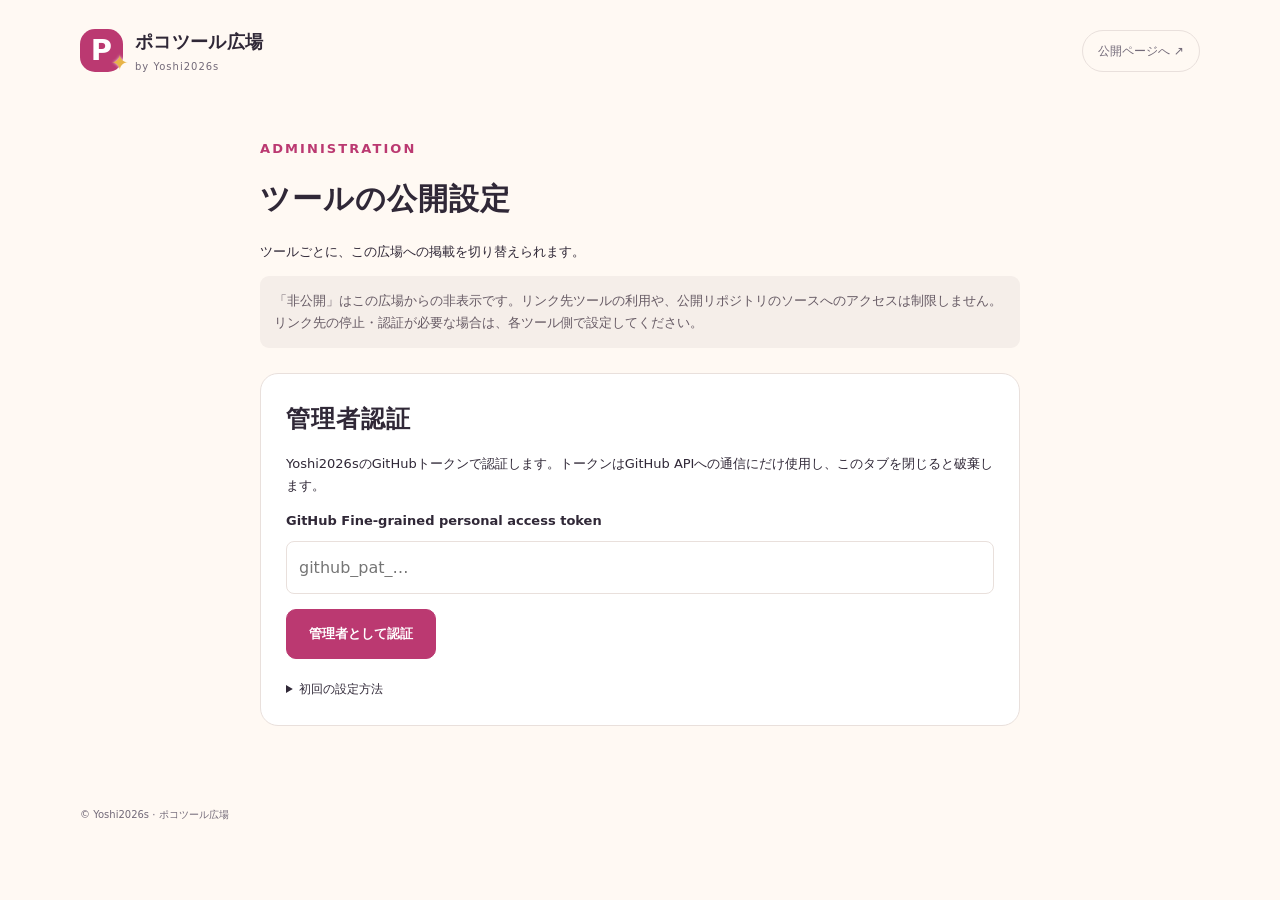
==== admin.html @ 9b547935 "Publish Pococha tools hub with administrator listing controls" ====
<!doctype html><html lang="ja"><head><meta charset="utf-8"><meta name="viewport" content="width=device-width,initial-scale=1"><meta name="robots" content="noindex,nofollow"><meta name="referrer" content="no-referrer"><meta http-equiv="Content-Security-Policy" content="default-src 'self'; script-src 'self'; style-src 'self'; connect-src 'self' https://api.github.com; img-src 'self'; object-src 'none'; base-uri 'none'; form-action 'none'"><title>管理者 | ポコツール広場</title><link rel="icon" href="favicon.svg"><link rel="stylesheet" href="style.css"><script src="admin.js" defer></script></head><body><header class="site-header wrap"><a class="brand" href="./"><span class="brand-icon" aria-hidden="true">P<span>✦</span></span><span>ポコツール広場<small>by Yoshi2026s</small></span></a><a class="admin-link" href="./">公開ページへ ↗</a></header><main class="wrap admin-main"><p class="eyebrow">ADMINISTRATION</p><h1>ツールの公開設定</h1><p>ツールごとに、この広場への掲載を切り替えられます。</p><p class="admin-notice">「非公開」はこの広場からの非表示です。リンク先ツールの利用や、公開リポジトリのソースへのアクセスは制限しません。リンク先の停止・認証が必要な場合は、各ツール側で設定してください。</p>
<section id="login-panel" class="panel" aria-labelledby="login-title"><h2 id="login-title">管理者認証</h2><p>Yoshi2026sのGitHubトークンで認証します。トークンはGitHub APIへの通信にだけ使用し、このタブを閉じると破棄します。</p><form id="login-form"><label for="token">GitHub Fine-grained personal access token</label><input type="password" id="token" name="token" required autocomplete="off" spellcheck="false" placeholder="github_pat_…"><button class="primary" id="login" type="submit">管理者として認証</button></form><details><summary>初回の設定方法</summary><ol><li><a href="https://github.com/settings/personal-access-tokens/new" target="_blank" rel="noopener noreferrer">GitHubでFine-grained tokenを作成 ↗</a></li><li>Resource ownerはYoshi2026s。Repository accessは「Only select repositories」で「pococha-tools」だけを選択します。</li><li>Repository permissionsの「Contents」を「Read and write」に設定し、短い有効期限を選んで発行します。</li><li>トークンを上の欄に入力します。チャットやソースコードへ貼り付けないでください。</li></ol><p>トークンを使わず管理する場合は、<a href="https://github.com/Yoshi2026s/pococha-tools/edit/main/tools.json" target="_blank" rel="noopener noreferrer">GitHubの編集画面 ↗</a>で各ツールのpublicをtrue（公開）／false（非公開）に変更してコミットできます。GitHubへのログインと書き込み権限が必要です。</p></details></section>
<p id="admin-status" class="status" role="status" aria-live="polite"></p>
<section id="dashboard" class="panel" hidden aria-labelledby="dashboard-title"><div class="admin-top"><h2 id="dashboard-title">掲載状態</h2><button id="logout" class="secondary" type="button">ログアウト</button></div><p>ボタンを押すと保存します。公開ページへの反映には通常1〜数分かかります。</p><div id="admin-list"></div></section>
</main><footer class="wrap footer"><p>© Yoshi2026s · ポコツール広場</p></footer></body></html>
---- style.css ----
:root{color-scheme:light;--ink:#302837;--muted:#736a79;--pink:#bb3971;--line:#e9e0dc;--paper:#fff9f3;--white:#fff;--shadow:0 8px 28px #55433408}*{box-sizing:border-box}html{scroll-behavior:smooth;scroll-padding-top:24px}body{margin:0;background:var(--paper);color:var(--ink);font-family:system-ui,-apple-system,"Noto Sans JP","Hiragino Kaku Gothic ProN","Yu Gothic",sans-serif;line-height:1.7}a{color:inherit;text-decoration:none}button,input{font:inherit}button,a,input{touch-action:manipulation}button{cursor:pointer}button:disabled{cursor:wait;opacity:.6}button:focus-visible,a:focus-visible,input:focus-visible{outline:3px solid #b43972;outline-offset:4px}.wrap{width:min(1120px,calc(100% - 64px));margin-inline:auto}.site-header{display:flex;align-items:center;justify-content:space-between;padding-block:27px}.brand{display:flex;gap:12px;align-items:center;font-size:18px;font-weight:800;letter-spacing:.02em}.brand small{display:block;font-size:10px;font-weight:500;color:var(--muted);letter-spacing:.1em}.brand-icon{position:relative;display:grid;place-items:center;background:var(--pink);color:white;width:43px;height:43px;border-radius:15px;font-size:29px;line-height:1}.brand-icon span{position:absolute;right:-6px;bottom:-2px;font-size:21px;color:#e8b447;text-shadow:0 0 3px var(--paper)}.admin-link{font-size:12px;color:var(--muted);padding:10px 15px;border:1px solid var(--line);border-radius:22px}.admin-link:hover{border-color:var(--pink);color:var(--pink)}.hero{display:grid;grid-template-columns:1.15fr 1fr;align-items:center;padding:46px 36px 63px;gap:20px}.eyebrow{font-size:10px;letter-spacing:.16em;font-weight:750;color:var(--pink);margin:0 0 16px;display:flex;align-items:center;gap:8px}.eyebrow>span{width:6px;height:6px;background:var(--pink);border-radius:50%}h1{font-size:clamp(34px,4.5vw,53px);line-height:1.5;letter-spacing:.035em;margin:0 0 20px;font-weight:850}h1>span{color:var(--pink)}.intro{font-size:14px;color:var(--muted);line-height:2;margin:0 0 27px}.primary,.secondary{display:inline-flex;align-items:center;justify-content:center;gap:30px;border-radius:10px;padding:13px 22px;font-size:13px;font-weight:700;background:var(--pink);border:1px solid var(--pink);color:white;min-height:46px}.primary:hover{background:#9d285c}.secondary{background:white;color:var(--pink);gap:8px}.hero-art{height:310px;position:relative;max-width:420px;width:100%;margin:auto}.orbit{position:absolute;width:266px;height:266px;border:1px dashed #dfc6d0;border-radius:50%;left:50%;top:12px;transform:translateX(-50%);background:radial-gradient(circle,#f8e8e9 0%,#fff4ec88 60%,transparent 71%)}.center-bubble{position:absolute;left:50%;top:75px;transform:translateX(-50%) rotate(-9deg);width:144px;height:144px;background:linear-gradient(135deg,#d26b96,#b43870);border:7px solid #fff8;box-shadow:0 16px 30px #a6366620;border-radius:46px;display:grid;place-items:center;color:#fff;font-size:90px;font-weight:850;line-height:1}.center-bubble>span{position:absolute;font-size:39px;right:-22px;bottom:-4px;background:#fff9f3;color:var(--pink);width:58px;height:58px;display:grid;place-items:center;border-radius:20px;box-shadow:0 5px 20px #a6366610}.art-tile{position:absolute;width:73px;height:73px;border-radius:23px;background:white;box-shadow:0 8px 20px #4030400b;display:grid;place-items:center;font-size:34px;border:1px solid #f2e8e2}.tile-chart{top:23px;left:48px;transform:rotate(-12deg)}.tile-game{top:33px;right:27px;transform:rotate(13deg);background:#f1edf9}.tile-chat{bottom:31px;left:47px;transform:rotate(8deg);background:#edf4e8}.spark{position:absolute;color:#d6a044}.s1{right:83px;bottom:41px;font-size:37px}.s2{left:32px;top:129px;font-size:29px}.art-caption{position:absolute;bottom:1px;left:50%;transform:translateX(-50%) rotate(-4deg);white-space:nowrap;font-size:11px;color:#8b6c7b;letter-spacing:.12em}.tools-section{padding-top:17px;border-top:1px solid var(--line)}.section-heading{display:flex;justify-content:space-between;align-items:end;margin:20px 0 22px}.section-heading .eyebrow{font-size:9px;margin:0 0 5px}h2{font-size:24px;letter-spacing:.04em;margin:0}.section-heading>p{font-size:11px;color:var(--muted);margin-bottom:5px}.count{font-size:12px;letter-spacing:0;font-weight:500;color:var(--muted);margin-left:13px}.toolbar{display:flex;justify-content:space-between;gap:20px;margin-bottom:26px}.filters{display:flex;gap:7px;flex-wrap:wrap}.filter{border:1px solid var(--line);background:transparent;color:var(--muted);border-radius:30px;padding:9px 19px;font-size:12px;min-height:42px}.filter.active{background:var(--ink);color:white;border-color:var(--ink)}.filter:hover:not(.active){background:#f3e8e6}.search{display:flex;align-items:center;gap:8px;border:1px solid var(--line);border-radius:25px;padding:4px 15px;background:#fff9;max-width:230px}.search>span{font-size:26px;line-height:1}.search input{border:0;background:transparent;width:100%;min-width:0;font-size:12px;color:var(--ink);padding:6px 0}.search input:focus-visible{outline-offset:1px}.grid{display:grid;grid-template-columns:repeat(3,1fr);gap:20px}.card{display:flex;flex-direction:column;min-height:265px;padding:25px 25px 20px;border:1px solid var(--line);border-radius:18px;background:white;box-shadow:var(--shadow);position:relative;transition:transform .18s,border-color .18s,box-shadow .18s}.card:hover{transform:translateY(-4px);border-color:#dca7bd;box-shadow:0 12px 28px #aa396612}.card-top{display:flex;align-items:center;justify-content:space-between;margin-bottom:20px}.tool-icon{width:52px;height:52px;border-radius:16px;display:grid;place-items:center;font-size:29px;background:#fcebee}.card[data-id=challenge] .tool-icon{background:#fff4d7}.card[data-id=library] .tool-icon{background:#eaf2e5}.card[data-id=quest] .tool-icon{background:#f0eaf9}.card[data-id=railway] .tool-icon{background:#e7f1f9}.card[data-id=log] .tool-icon{background:#fff0e3}.category{font-size:10px;background:#f8f5f1;color:var(--muted);padding:4px 10px;border-radius:20px}.card h3{font-size:18px;margin:0 0 7px;letter-spacing:.01em}.card p{font-size:12px;color:var(--muted);line-height:1.9;margin:0 0 20px}.card-bottom{border-top:1px solid #f0ebe7;margin-top:auto;padding-top:13px;display:flex;align-items:center;justify-content:space-between;color:var(--pink);font-size:11px;font-weight:700}.card-bottom>span:last-child{font-size:18px}.note{display:flex;gap:17px;align-items:center;background:#f4eee8;padding:22px 28px;border-radius:15px;margin-top:37px}.note>span{font-size:34px;color:var(--pink)}.note strong{font-size:12px}.note p{margin:3px 0 0;font-size:11px;color:var(--muted)}.footer{display:flex;flex-wrap:wrap;align-items:center;justify-content:space-between;gap:15px;padding-block:34px;font-size:10px;color:var(--muted)}.status{color:var(--muted);font-size:13px}.status:empty{display:none}.skip{position:absolute;left:10px;top:-100px;background:white;padding:10px;z-index:10}.skip:focus{top:10px}[hidden]{display:none!important}.admin-main{max-width:760px;padding:36px 0}.admin-main h1{font-size:30px}.admin-main p{font-size:13px}.panel{background:white;border:1px solid var(--line);border-radius:18px;padding:25px;margin-top:25px}.panel label{display:block;font-size:13px;font-weight:700}.panel input[type=password]{display:block;width:100%;border:1px solid var(--line);border-radius:8px;padding:12px;margin:9px 0 15px}.panel details{font-size:12px;margin-top:20px}.panel details a{color:var(--pink);text-decoration:underline}.admin-row{display:flex;align-items:center;justify-content:space-between;gap:20px;padding:18px 0;border-bottom:1px solid var(--line)}.admin-row:last-child{border:0}.admin-row h3{font-size:15px;margin:0}.admin-row small{display:block;color:var(--muted);font-size:11px}.toggle{min-width:117px;min-height:44px;border:1px solid #c7d8c2;border-radius:24px;background:#edf4e9;color:#376331;font-size:12px;font-weight:700;padding:9px 13px}.toggle[aria-checked=false]{background:#f3edf0;color:#776271;border-color:#e1d5dc}.admin-top{display:flex;align-items:center;justify-content:space-between;gap:15px}.error{color:#a22340}.admin-notice{background:#f5eee9;padding:14px;border-radius:9px;color:#665a64}.admin-notice a{text-decoration:underline}.admin-actions{display:flex;gap:10px;flex-wrap:wrap}
@media(min-width:1400px){.hero{padding-block:65px 75px}}@media(max-width:850px){.hero{padding-inline:0}.grid{grid-template-columns:repeat(2,1fr)}.hero-art{transform:scale(.85)}.section-heading>p{display:none}.hero h1{font-size:38px}.tile-chart{left:10px}.tile-game{right:2px}}@media(max-width:580px){.wrap{width:calc(100% - 36px)}.site-header{padding-block:20px}.brand{font-size:15px}.brand-icon{width:37px;height:37px;font-size:25px}.admin-link{font-size:11px;padding:8px 12px}.hero{grid-template-columns:1fr;padding:34px 6px 35px;gap:10px}.hero h1{font-size:37px}.intro{font-size:12px}.hero-art{height:230px;max-width:330px;transform:scale(.88);margin-block:-5px -15px}.orbit{height:215px;width:215px;top:0}.center-bubble{top:35px;width:126px;height:126px;font-size:76px}.tile-chart{top:5px;left:2px}.tile-game{top:8px;right:0}.tile-chat{bottom:8px;left:10px}.s1{right:29px;bottom:21px}.s2{left:5px;top:106px}.art-caption{bottom:-15px}.toolbar{flex-direction:column;gap:12px}.filter{padding-inline:15px;font-size:11px}.search{max-width:none;min-height:43px}.grid{grid-template-columns:1fr;gap:14px}.card{min-height:235px;padding:22px}.card-top{margin-bottom:15px}.note{padding:19px;gap:12px}.note strong{font-size:11px}.footer{justify-content:center;text-align:center;gap:0;padding-block:25px}.footer p{width:100%;margin:3px}.footer a{margin-top:8px}.admin-main{padding:20px 0}.panel{padding:18px}.admin-row{gap:10px}.admin-row h3{font-size:13px}}@media(prefers-reduced-motion:reduce){html{scroll-behavior:auto}.card{transition:none}.card:hover{transform:none}}
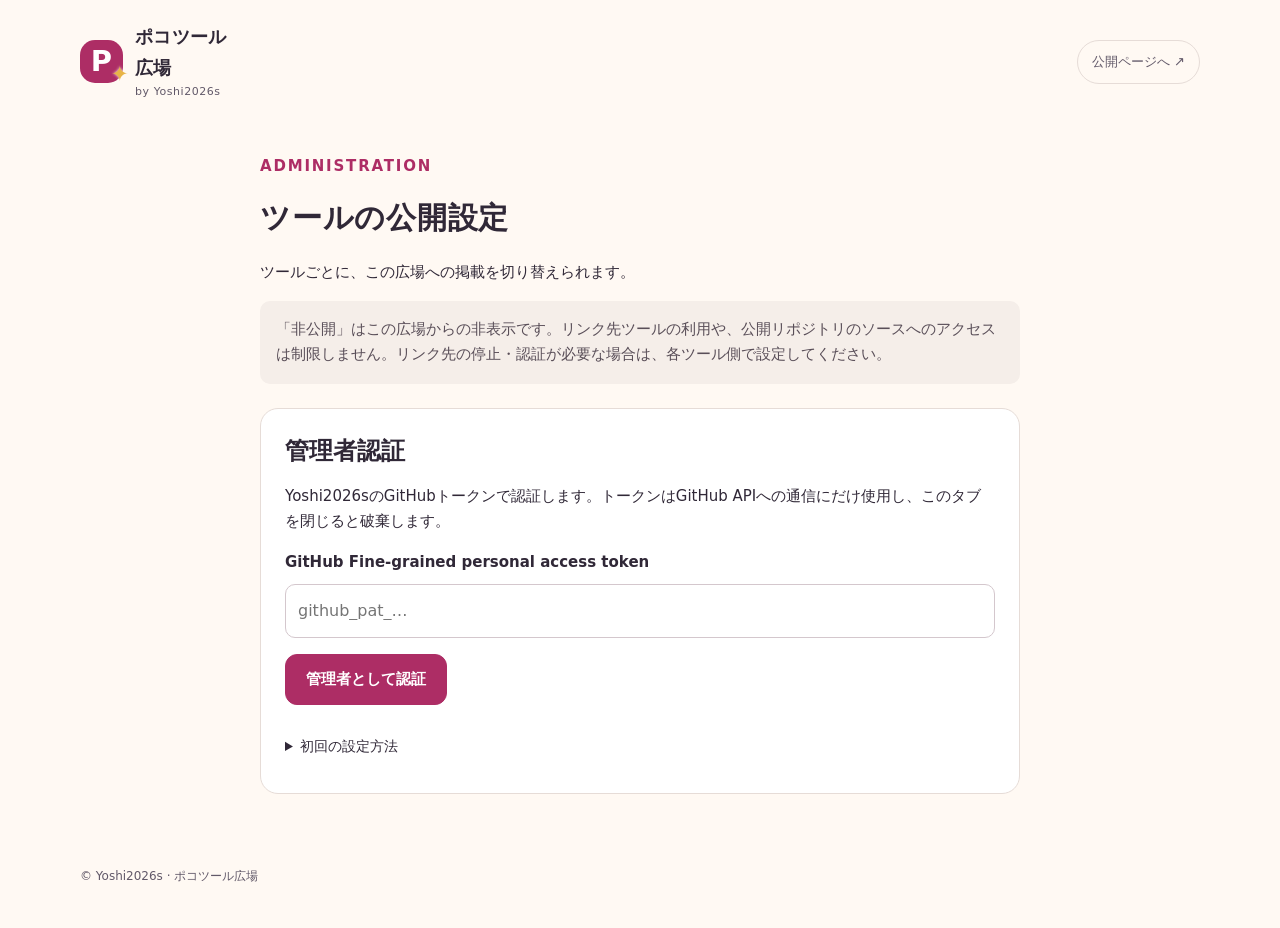
==== commit 4ecb51ea: "Improve mobile browsing with readable cards and zoomable previews" ====
--- a/admin.html
+++ b/admin.html
@@ -1,4 +1,4 @@
-<!doctype html><html lang="ja"><head><meta charset="utf-8"><meta name="viewport" content="width=device-width,initial-scale=1"><meta name="robots" content="noindex,nofollow"><meta name="referrer" content="no-referrer"><meta http-equiv="Content-Security-Policy" content="default-src 'self'; script-src 'self'; style-src 'self'; connect-src 'self' https://api.github.com; img-src 'self'; object-src 'none'; base-uri 'none'; form-action 'none'"><title>管理者 | ポコツール広場</title><link rel="icon" href="favicon.svg"><link rel="stylesheet" href="style.css"><script src="admin.js" defer></script></head><body><header class="site-header wrap"><a class="brand" href="./"><span class="brand-icon" aria-hidden="true">P<span>✦</span></span><span>ポコツール広場<small>by Yoshi2026s</small></span></a><a class="admin-link" href="./">公開ページへ ↗</a></header><main class="wrap admin-main"><p class="eyebrow">ADMINISTRATION</p><h1>ツールの公開設定</h1><p>ツールごとに、この広場への掲載を切り替えられます。</p><p class="admin-notice">「非公開」はこの広場からの非表示です。リンク先ツールの利用や、公開リポジトリのソースへのアクセスは制限しません。リンク先の停止・認証が必要な場合は、各ツール側で設定してください。</p>
+<!doctype html><html lang="ja"><head><meta charset="utf-8"><meta name="viewport" content="width=device-width,initial-scale=1,viewport-fit=cover"><meta name="robots" content="noindex,nofollow"><meta name="referrer" content="no-referrer"><meta http-equiv="Content-Security-Policy" content="default-src 'self'; script-src 'self'; style-src 'self'; connect-src 'self' https://api.github.com; img-src 'self'; object-src 'none'; base-uri 'none'; form-action 'none'"><title>管理者 | ポコツール広場</title><link rel="icon" href="favicon.svg"><link rel="stylesheet" href="style.css?v=6"><script src="admin.js" defer></script></head><body><header class="site-header wrap"><a class="brand" href="./"><span class="brand-icon" aria-hidden="true">P<span>✦</span></span><span>ポコツール広場<small>by Yoshi2026s</small></span></a><a class="admin-link" href="./">公開ページへ ↗</a></header><main class="wrap admin-main"><p class="eyebrow">ADMINISTRATION</p><h1>ツールの公開設定</h1><p>ツールごとに、この広場への掲載を切り替えられます。</p><p class="admin-notice">「非公開」はこの広場からの非表示です。リンク先ツールの利用や、公開リポジトリのソースへのアクセスは制限しません。リンク先の停止・認証が必要な場合は、各ツール側で設定してください。</p>
 <section id="login-panel" class="panel" aria-labelledby="login-title"><h2 id="login-title">管理者認証</h2><p>Yoshi2026sのGitHubトークンで認証します。トークンはGitHub APIへの通信にだけ使用し、このタブを閉じると破棄します。</p><form id="login-form"><label for="token">GitHub Fine-grained personal access token</label><input type="password" id="token" name="token" required autocomplete="off" spellcheck="false" placeholder="github_pat_…"><button class="primary" id="login" type="submit">管理者として認証</button></form><details><summary>初回の設定方法</summary><ol><li><a href="https://github.com/settings/personal-access-tokens/new" target="_blank" rel="noopener noreferrer">GitHubでFine-grained tokenを作成 ↗</a></li><li>Resource ownerはYoshi2026s。Repository accessは「Only select repositories」で「pococha-tools」だけを選択します。</li><li>Repository permissionsの「Contents」を「Read and write」に設定し、短い有効期限を選んで発行します。</li><li>トークンを上の欄に入力します。チャットやソースコードへ貼り付けないでください。</li></ol><p>トークンを使わず管理する場合は、<a href="https://github.com/Yoshi2026s/pococha-tools/edit/main/tools.json" target="_blank" rel="noopener noreferrer">GitHubの編集画面 ↗</a>で各ツールのpublicをtrue（公開）／false（非公開）に変更してコミットできます。GitHubへのログインと書き込み権限が必要です。</p></details></section>
 <p id="admin-status" class="status" role="status" aria-live="polite"></p>
 <section id="dashboard" class="panel" hidden aria-labelledby="dashboard-title"><div class="admin-top"><h2 id="dashboard-title">掲載状態</h2><button id="logout" class="secondary" type="button">ログアウト</button></div><p>ボタンを押すと保存します。公開ページへの反映には通常1〜数分かかります。</p><div id="admin-list"></div></section>
--- a/style.css
+++ b/style.css
@@ -1,2 +1,254 @@
-:root{color-scheme:light;--ink:#302837;--muted:#736a79;--pink:#bb3971;--line:#e9e0dc;--paper:#fff9f3;--white:#fff;--shadow:0 8px 28px #55433408}*{box-sizing:border-box}html{scroll-behavior:smooth;scroll-padding-top:24px}body{margin:0;background:var(--paper);color:var(--ink);font-family:system-ui,-apple-system,"Noto Sans JP","Hiragino Kaku Gothic ProN","Yu Gothic",sans-serif;line-height:1.7}a{color:inherit;text-decoration:none}button,input{font:inherit}button,a,input{touch-action:manipulation}button{cursor:pointer}button:disabled{cursor:wait;opacity:.6}button:focus-visible,a:focus-visible,input:focus-visible{outline:3px solid #b43972;outline-offset:4px}.wrap{width:min(1120px,calc(100% - 64px));margin-inline:auto}.site-header{display:flex;align-items:center;justify-content:space-between;padding-block:27px}.brand{display:flex;gap:12px;align-items:center;font-size:18px;font-weight:800;letter-spacing:.02em}.brand small{display:block;font-size:10px;font-weight:500;color:var(--muted);letter-spacing:.1em}.brand-icon{position:relative;display:grid;place-items:center;background:var(--pink);color:white;width:43px;height:43px;border-radius:15px;font-size:29px;line-height:1}.brand-icon span{position:absolute;right:-6px;bottom:-2px;font-size:21px;color:#e8b447;text-shadow:0 0 3px var(--paper)}.admin-link{font-size:12px;color:var(--muted);padding:10px 15px;border:1px solid var(--line);border-radius:22px}.admin-link:hover{border-color:var(--pink);color:var(--pink)}.hero{display:grid;grid-template-columns:1.15fr 1fr;align-items:center;padding:46px 36px 63px;gap:20px}.eyebrow{font-size:10px;letter-spacing:.16em;font-weight:750;color:var(--pink);margin:0 0 16px;display:flex;align-items:center;gap:8px}.eyebrow>span{width:6px;height:6px;background:var(--pink);border-radius:50%}h1{font-size:clamp(34px,4.5vw,53px);line-height:1.5;letter-spacing:.035em;margin:0 0 20px;font-weight:850}h1>span{color:var(--pink)}.intro{font-size:14px;color:var(--muted);line-height:2;margin:0 0 27px}.primary,.secondary{display:inline-flex;align-items:center;justify-content:center;gap:30px;border-radius:10px;padding:13px 22px;font-size:13px;font-weight:700;background:var(--pink);border:1px solid var(--pink);color:white;min-height:46px}.primary:hover{background:#9d285c}.secondary{background:white;color:var(--pink);gap:8px}.hero-art{height:310px;position:relative;max-width:420px;width:100%;margin:auto}.orbit{position:absolute;width:266px;height:266px;border:1px dashed #dfc6d0;border-radius:50%;left:50%;top:12px;transform:translateX(-50%);background:radial-gradient(circle,#f8e8e9 0%,#fff4ec88 60%,transparent 71%)}.center-bubble{position:absolute;left:50%;top:75px;transform:translateX(-50%) rotate(-9deg);width:144px;height:144px;background:linear-gradient(135deg,#d26b96,#b43870);border:7px solid #fff8;box-shadow:0 16px 30px #a6366620;border-radius:46px;display:grid;place-items:center;color:#fff;font-size:90px;font-weight:850;line-height:1}.center-bubble>span{position:absolute;font-size:39px;right:-22px;bottom:-4px;background:#fff9f3;color:var(--pink);width:58px;height:58px;display:grid;place-items:center;border-radius:20px;box-shadow:0 5px 20px #a6366610}.art-tile{position:absolute;width:73px;height:73px;border-radius:23px;background:white;box-shadow:0 8px 20px #4030400b;display:grid;place-items:center;font-size:34px;border:1px solid #f2e8e2}.tile-chart{top:23px;left:48px;transform:rotate(-12deg)}.tile-game{top:33px;right:27px;transform:rotate(13deg);background:#f1edf9}.tile-chat{bottom:31px;left:47px;transform:rotate(8deg);background:#edf4e8}.spark{position:absolute;color:#d6a044}.s1{right:83px;bottom:41px;font-size:37px}.s2{left:32px;top:129px;font-size:29px}.art-caption{position:absolute;bottom:1px;left:50%;transform:translateX(-50%) rotate(-4deg);white-space:nowrap;font-size:11px;color:#8b6c7b;letter-spacing:.12em}.tools-section{padding-top:17px;border-top:1px solid var(--line)}.section-heading{display:flex;justify-content:space-between;align-items:end;margin:20px 0 22px}.section-heading .eyebrow{font-size:9px;margin:0 0 5px}h2{font-size:24px;letter-spacing:.04em;margin:0}.section-heading>p{font-size:11px;color:var(--muted);margin-bottom:5px}.count{font-size:12px;letter-spacing:0;font-weight:500;color:var(--muted);margin-left:13px}.toolbar{display:flex;justify-content:space-between;gap:20px;margin-bottom:26px}.filters{display:flex;gap:7px;flex-wrap:wrap}.filter{border:1px solid var(--line);background:transparent;color:var(--muted);border-radius:30px;padding:9px 19px;font-size:12px;min-height:42px}.filter.active{background:var(--ink);color:white;border-color:var(--ink)}.filter:hover:not(.active){background:#f3e8e6}.search{display:flex;align-items:center;gap:8px;border:1px solid var(--line);border-radius:25px;padding:4px 15px;background:#fff9;max-width:230px}.search>span{font-size:26px;line-height:1}.search input{border:0;background:transparent;width:100%;min-width:0;font-size:12px;color:var(--ink);padding:6px 0}.search input:focus-visible{outline-offset:1px}.grid{display:grid;grid-template-columns:repeat(3,1fr);gap:20px}.card{display:flex;flex-direction:column;min-height:265px;padding:25px 25px 20px;border:1px solid var(--line);border-radius:18px;background:white;box-shadow:var(--shadow);position:relative;transition:transform .18s,border-color .18s,box-shadow .18s}.card:hover{transform:translateY(-4px);border-color:#dca7bd;box-shadow:0 12px 28px #aa396612}.card-top{display:flex;align-items:center;justify-content:space-between;margin-bottom:20px}.tool-icon{width:52px;height:52px;border-radius:16px;display:grid;place-items:center;font-size:29px;background:#fcebee}.card[data-id=challenge] .tool-icon{background:#fff4d7}.card[data-id=library] .tool-icon{background:#eaf2e5}.card[data-id=quest] .tool-icon{background:#f0eaf9}.card[data-id=railway] .tool-icon{background:#e7f1f9}.card[data-id=log] .tool-icon{background:#fff0e3}.category{font-size:10px;background:#f8f5f1;color:var(--muted);padding:4px 10px;border-radius:20px}.card h3{font-size:18px;margin:0 0 7px;letter-spacing:.01em}.card p{font-size:12px;color:var(--muted);line-height:1.9;margin:0 0 20px}.card-bottom{border-top:1px solid #f0ebe7;margin-top:auto;padding-top:13px;display:flex;align-items:center;justify-content:space-between;color:var(--pink);font-size:11px;font-weight:700}.card-bottom>span:last-child{font-size:18px}.note{display:flex;gap:17px;align-items:center;background:#f4eee8;padding:22px 28px;border-radius:15px;margin-top:37px}.note>span{font-size:34px;color:var(--pink)}.note strong{font-size:12px}.note p{margin:3px 0 0;font-size:11px;color:var(--muted)}.footer{display:flex;flex-wrap:wrap;align-items:center;justify-content:space-between;gap:15px;padding-block:34px;font-size:10px;color:var(--muted)}.status{color:var(--muted);font-size:13px}.status:empty{display:none}.skip{position:absolute;left:10px;top:-100px;background:white;padding:10px;z-index:10}.skip:focus{top:10px}[hidden]{display:none!important}.admin-main{max-width:760px;padding:36px 0}.admin-main h1{font-size:30px}.admin-main p{font-size:13px}.panel{background:white;border:1px solid var(--line);border-radius:18px;padding:25px;margin-top:25px}.panel label{display:block;font-size:13px;font-weight:700}.panel input[type=password]{display:block;width:100%;border:1px solid var(--line);border-radius:8px;padding:12px;margin:9px 0 15px}.panel details{font-size:12px;margin-top:20px}.panel details a{color:var(--pink);text-decoration:underline}.admin-row{display:flex;align-items:center;justify-content:space-between;gap:20px;padding:18px 0;border-bottom:1px solid var(--line)}.admin-row:last-child{border:0}.admin-row h3{font-size:15px;margin:0}.admin-row small{display:block;color:var(--muted);font-size:11px}.toggle{min-width:117px;min-height:44px;border:1px solid #c7d8c2;border-radius:24px;background:#edf4e9;color:#376331;font-size:12px;font-weight:700;padding:9px 13px}.toggle[aria-checked=false]{background:#f3edf0;color:#776271;border-color:#e1d5dc}.admin-top{display:flex;align-items:center;justify-content:space-between;gap:15px}.error{color:#a22340}.admin-notice{background:#f5eee9;padding:14px;border-radius:9px;color:#665a64}.admin-notice a{text-decoration:underline}.admin-actions{display:flex;gap:10px;flex-wrap:wrap}
-@media(min-width:1400px){.hero{padding-block:65px 75px}}@media(max-width:850px){.hero{padding-inline:0}.grid{grid-template-columns:repeat(2,1fr)}.hero-art{transform:scale(.85)}.section-heading>p{display:none}.hero h1{font-size:38px}.tile-chart{left:10px}.tile-game{right:2px}}@media(max-width:580px){.wrap{width:calc(100% - 36px)}.site-header{padding-block:20px}.brand{font-size:15px}.brand-icon{width:37px;height:37px;font-size:25px}.admin-link{font-size:11px;padding:8px 12px}.hero{grid-template-columns:1fr;padding:34px 6px 35px;gap:10px}.hero h1{font-size:37px}.intro{font-size:12px}.hero-art{height:230px;max-width:330px;transform:scale(.88);margin-block:-5px -15px}.orbit{height:215px;width:215px;top:0}.center-bubble{top:35px;width:126px;height:126px;font-size:76px}.tile-chart{top:5px;left:2px}.tile-game{top:8px;right:0}.tile-chat{bottom:8px;left:10px}.s1{right:29px;bottom:21px}.s2{left:5px;top:106px}.art-caption{bottom:-15px}.toolbar{flex-direction:column;gap:12px}.filter{padding-inline:15px;font-size:11px}.search{max-width:none;min-height:43px}.grid{grid-template-columns:1fr;gap:14px}.card{min-height:235px;padding:22px}.card-top{margin-bottom:15px}.note{padding:19px;gap:12px}.note strong{font-size:11px}.footer{justify-content:center;text-align:center;gap:0;padding-block:25px}.footer p{width:100%;margin:3px}.footer a{margin-top:8px}.admin-main{padding:20px 0}.panel{padding:18px}.admin-row{gap:10px}.admin-row h3{font-size:13px}}@media(prefers-reduced-motion:reduce){html{scroll-behavior:auto}.card{transition:none}.card:hover{transform:none}}
+:root {
+  color-scheme: light;
+  --ink: #302837;
+  --muted: #625969;
+  --pink: #ad2d65;
+  --line: #e6dcd7;
+  --paper: #fff9f3;
+  --white: #fff;
+  --shadow: 0 6px 24px #55433409;
+  font-size: 16px;
+}
+* { box-sizing: border-box; }
+html { scroll-behavior: auto; scroll-padding-top: 0; }
+body { margin: 0; padding-inline: env(safe-area-inset-left) env(safe-area-inset-right); background: var(--paper); color: var(--ink); font-family: system-ui, -apple-system, "Noto Sans JP", "Hiragino Kaku Gothic ProN", "Yu Gothic", sans-serif; line-height: 1.7; }
+a { color: inherit; text-decoration: none; }
+button, input, select { font: inherit; }
+button, a, input, select { touch-action: manipulation; -webkit-tap-highlight-color: #ad2d6520; }
+button { cursor: pointer; }
+button:disabled { cursor: default; opacity: .48; }
+button:focus-visible, a:focus-visible, input:focus-visible, select:focus-visible, [tabindex]:focus-visible { outline: 3px solid var(--pink); outline-offset: 3px; }
+[hidden] { display: none !important; }
+.wrap { width: min(1120px, calc(100% - 48px)); margin-inline: auto; }
+.sr-only { position: absolute; width: 1px; height: 1px; padding: 0; margin: -1px; overflow: hidden; clip-path: inset(50%); white-space: nowrap; }
+.skip { position: absolute; left: 10px; top: -100px; background: white; padding: 12px; z-index: 100; }
+.skip:focus { top: 10px; }
+.site-header { display: flex; align-items: center; justify-content: space-between; gap: 12px; padding-block: 22px; }
+.brand { display: flex; min-width: 0; gap: 12px; align-items: center; font-size: 18px; font-weight: 800; letter-spacing: .02em; }
+.brand small { display: block; font-size: 11px; font-weight: 500; color: var(--muted); letter-spacing: .05em; }
+.brand-icon { position: relative; display: grid; place-items: center; flex: 0 0 43px; height: 43px; border-radius: 15px; background: var(--pink); color: white; font-size: 29px; line-height: 1; }
+.brand-icon span { position: absolute; right: -6px; bottom: -2px; font-size: 21px; color: #e8b447; text-shadow: 0 0 3px var(--paper); }
+.admin-link { display: flex; align-items: center; flex-shrink: 0; min-height: 44px; font-size: 13px; color: var(--muted); padding: 8px 14px; border: 1px solid var(--line); border-radius: 24px; }
+.admin-link:hover { border-color: var(--pink); color: var(--pink); }
+.hero { display: grid; grid-template-columns: 1.15fr 1fr; align-items: center; padding: 34px 36px 54px; gap: 20px; }
+.hero-copy { min-width: 0; }
+.eyebrow { display: flex; align-items: center; gap: 8px; margin: 0 0 16px; font-size: 11px; letter-spacing: .12em; font-weight: 750; color: var(--pink); }
+.eyebrow > span { width: 6px; height: 6px; background: var(--pink); border-radius: 50%; }
+h1 { font-size: clamp(34px, 4.5vw, 53px); line-height: 1.5; letter-spacing: .025em; margin: 0 0 20px; font-weight: 850; }
+h1 > span { color: var(--pink); }
+.intro { font-size: 15px; color: var(--muted); line-height: 1.9; margin: 0 0 24px; }
+.primary, .secondary { display: inline-flex; align-items: center; justify-content: center; gap: 24px; border-radius: 12px; padding: 12px 20px; font-size: 15px; font-weight: 700; background: var(--pink); border: 1px solid var(--pink); color: white; min-height: 48px; }
+.primary:hover { background: #8f2051; }
+.secondary { background: white; color: var(--pink); gap: 8px; }
+.hero-art { height: 310px; position: relative; max-width: 420px; width: 100%; margin: auto; }
+.orbit { position: absolute; width: 266px; height: 266px; border: 1px dashed #dfc6d0; border-radius: 50%; left: 50%; top: 12px; transform: translateX(-50%); background: radial-gradient(circle, #f8e8e9 0%, #fff4ec88 60%, transparent 71%); }
+.center-bubble { position: absolute; left: 50%; top: 75px; transform: translateX(-50%) rotate(-9deg); width: 144px; height: 144px; background: linear-gradient(135deg, #d26b96, #b43870); border: 7px solid #fff8; box-shadow: 0 16px 30px #a6366620; border-radius: 46px; display: grid; place-items: center; color: #fff; font-size: 90px; font-weight: 850; line-height: 1; }
+.center-bubble > span { position: absolute; font-size: 39px; right: -22px; bottom: -4px; background: var(--paper); color: var(--pink); width: 58px; height: 58px; display: grid; place-items: center; border-radius: 20px; box-shadow: 0 5px 20px #a6366610; }
+.art-tile { position: absolute; width: 73px; height: 73px; border-radius: 23px; background: white; box-shadow: 0 8px 20px #4030400b; display: grid; place-items: center; font-size: 34px; border: 1px solid #f2e8e2; }
+.tile-chart { top: 23px; left: 48px; transform: rotate(-12deg); }
+.tile-game { top: 33px; right: 27px; transform: rotate(13deg); background: #f1edf9; }
+.tile-chat { bottom: 31px; left: 47px; transform: rotate(8deg); background: #edf4e8; }
+.spark { position: absolute; color: #d6a044; }
+.s1 { right: 83px; bottom: 41px; font-size: 37px; }
+.s2 { left: 32px; top: 129px; font-size: 29px; }
+.art-caption { position: absolute; bottom: 1px; left: 50%; transform: translateX(-50%) rotate(-4deg); white-space: nowrap; font-size: 12px; color: var(--muted); }
+.tools-section { padding-top: 16px; border-top: 1px solid var(--line); }
+.section-heading { display: flex; justify-content: space-between; align-items: end; gap: 16px; margin: 12px 0 16px; }
+.section-heading .eyebrow { margin: 0 0 4px; }
+h2 { font-size: 24px; margin: 0; line-height: 1.5; }
+.section-heading > p { font-size: 13px; color: var(--muted); margin: 0 0 4px; }
+.count { display: inline-block; font-size: 14px; font-weight: 500; color: var(--muted); margin-left: 12px; }
+.toolbar { position: sticky; top: 0; z-index: 20; display: flex; flex-direction: column; gap: 10px; padding: 12px 0; margin-bottom: 16px; background: var(--paper); box-shadow: 0 8px 12px -12px #30283770; }
+.search-row { display: flex; gap: 10px; min-width: 0; }
+.search { display: flex; align-items: center; flex: 1; min-width: 0; gap: 8px; min-height: 48px; border: 1px solid #d4c7cd; border-radius: 12px; padding: 4px 12px; background: white; }
+.search > span { font-size: 28px; line-height: 1; }
+.search input { border: 0; background: transparent; width: 100%; min-width: 0; font-size: 16px; color: var(--ink); padding: 5px 0; min-height: 36px; }
+.search input::placeholder { color: #756a78; opacity: 1; }
+.search:focus-within { outline: 2px solid var(--pink); outline-offset: 1px; }
+.search input:focus-visible { outline: none; }
+.jump { flex: 0 1 260px; min-width: 0; }
+.jump select { display: block; width: 100%; min-width: 0; min-height: 48px; border: 1px solid #d4c7cd; border-radius: 12px; padding: 8px; background: white; color: var(--ink); font-size: 16px; text-overflow: ellipsis; }
+.filters { display: grid; grid-template-columns: repeat(4, minmax(0, 1fr)); gap: 8px; }
+.filter { min-width: 0; min-height: 46px; padding: 8px 10px; border: 1px solid #d6c9d0; background: #fff; color: var(--ink); border-radius: 12px; font-size: 14px; font-weight: 650; }
+.filter.active { background: var(--ink); color: white; border-color: var(--ink); }
+.grid { display: grid; grid-template-columns: repeat(3, minmax(0, 1fr)); gap: 20px; }
+.card { display: flex; flex-direction: column; min-width: 0; border: 1px solid var(--line); border-radius: 20px; background: white; box-shadow: var(--shadow); overflow: hidden; scroll-margin-top: calc(var(--toolbar-height, 124px) + 12px); }
+.card-content { padding: 18px 18px 14px; }
+.card-top { display: grid; grid-template-columns: 40px minmax(0, 1fr); align-items: center; gap: 4px 10px; }
+.tool-icon { grid-row: 1 / 3; width: 40px; height: 40px; border-radius: 12px; display: grid; place-items: center; font-size: 24px; background: #fcebee; }
+.card[data-id=challenge] .tool-icon { background: #fff4d7; }
+.card[data-id=library] .tool-icon { background: #eaf2e5; }
+.card[data-id=quest] .tool-icon { background: #f0eaf9; }
+.card[data-id=railway] .tool-icon { background: #e7f1f9; }
+.card[data-id=log] .tool-icon { background: #fff0e3; }
+.card h3 { grid-column: 2; grid-row: 1; margin: 0; font-size: 19px; line-height: 1.5; overflow-wrap: anywhere; }
+.card h3 a { display: block; }
+.card h3 a::after { content: " ↗"; font-size: 14px; color: var(--pink); }
+.card h3 a:hover { color: var(--pink); text-decoration: underline; }
+.category { grid-column: 2; grid-row: 2; color: var(--muted); font-size: 12px; line-height: 1.5; }
+.card-content > p { font-size: 14px; color: var(--muted); line-height: 1.75; margin: 12px 0 0; overflow-wrap: anywhere; }
+.card-footer { margin-top: auto; padding: 14px 16px 16px; }
+.card-bottom { display: flex; align-items: center; justify-content: space-between; gap: 10px; min-height: 50px; border-radius: 12px; padding: 10px 16px; background: var(--pink); color: white; font-size: 15px; font-weight: 750; }
+.card-bottom > span:last-child { font-size: 22px; }
+.card-bottom:hover { background: #8f2051; }
+.card-preview { position: relative; min-width: 0; background: white; border-block: 1px solid var(--line); }
+.gallery-viewport { position: relative; overflow: hidden; }
+.gallery-track { display: flex; overflow-x: auto; overflow-y: hidden; aspect-ratio: 16 / 9; scroll-snap-type: x mandatory; overscroll-behavior-x: contain; scrollbar-width: none; touch-action: pan-x pan-y pinch-zoom; }
+.gallery-track::-webkit-scrollbar { display: none; }
+.gallery-track:focus-visible { outline-offset: -3px; }
+.gallery-slide { position: relative; margin: 0; flex: 0 0 100%; width: 100%; min-width: 0; height: 100%; scroll-snap-align: start; scroll-snap-stop: always; background: #f0e9e5; }
+.preview-open { display: block; width: 100%; height: 100%; border: 0; padding: 0; background: transparent; cursor: zoom-in; touch-action: pan-x pan-y pinch-zoom; }
+.preview-open:focus-visible { outline-offset: -4px; }
+.gallery-slide img { width: 100%; height: 100%; display: block; object-fit: cover; }
+.gallery-count { position: absolute; top: 10px; right: 10px; border-radius: 20px; padding: 3px 10px; background: #302837ed; color: #fff; font-size: 13px; font-weight: 750; pointer-events: none; }
+.gallery-expand { position: absolute; left: 10px; top: 10px; min-height: 44px; min-width: 76px; border: 1px solid #fff9; border-radius: 12px; padding: 6px 10px; background: #fffaf2f5; color: #302837; font-size: 14px; font-weight: 700; box-shadow: 0 2px 8px #0002; }
+.preview-note { position: absolute; right: 8px; bottom: 8px; max-width: calc(100% - 16px); padding: 3px 8px; border: 1px solid #dfd2c6; border-radius: 6px; background: #fffef0f5; color: #443a35; font-size: 11px; font-weight: 700; line-height: 1.6; pointer-events: none; }
+.gallery-controls { display: grid; grid-template-columns: 48px minmax(0, 1fr) 48px; align-items: center; gap: 8px; min-height: 76px; padding: 8px 10px; background: #fffcfa; }
+.gallery-controls.single { grid-template-columns: minmax(0, 1fr); }
+.gallery-arrow { width: 48px; height: 48px; padding: 0; border: 1px solid #eed9e2; border-radius: 14px; background: #f9ebf1; color: var(--pink); font-size: 30px; line-height: 1; }
+.gallery-arrow:disabled { border-color: transparent; background: transparent; color: #a6969e; opacity: .65; }
+.gallery-middle { min-width: 0; text-align: center; }
+.gallery-caption { font-size: 13px; line-height: 1.6; color: var(--ink); margin: 0 0 7px; overflow-wrap: anywhere; }
+.gallery-dots { display: flex; align-items: center; justify-content: center; flex-wrap: wrap; gap: 5px; }
+.gallery-dots span { height: 5px; width: 5px; border-radius: 50%; background: #cdbdc4; }
+.gallery-dots span.active { width: 18px; border-radius: 4px; background: var(--pink); }
+.preview-unavailable::after { content: '画面を読み込めませんでした'; position: absolute; inset: 50% 0 auto; text-align: center; font-size: 13px; color: var(--muted); pointer-events: none; }
+.note { display: flex; gap: 16px; align-items: center; background: #f4eee8; padding: 22px 26px; border-radius: 16px; margin-top: 28px; }
+.note > span { font-size: 34px; color: var(--pink); }
+.note strong { font-size: 14px; }
+.note p { margin: 5px 0 0; font-size: 13px; color: var(--muted); }
+.footer { display: flex; flex-wrap: wrap; align-items: center; justify-content: space-between; gap: 12px; padding-block: 30px max(30px, env(safe-area-inset-bottom)); font-size: 12px; color: var(--muted); }
+.footer a { display: inline-flex; align-items: center; min-height: 44px; text-decoration: underline; }
+.status { color: var(--muted); font-size: 15px; }
+.status:empty { display: none; }
+/* Image viewer: native dialog provides focus trapping, Escape and an inert page. */
+html.viewer-open, body.viewer-open { overflow: hidden; }
+.preview-dialog { width: min(1000px, calc(100% - 24px)); max-width: none; max-height: calc(100dvh - 24px); margin: auto; padding: 0; border: 1px solid var(--line); border-radius: 18px; background: var(--paper); color: var(--ink); overflow: auto; }
+.preview-dialog::backdrop { background: #161323d9; }
+.viewer-shell { display: flex; flex-direction: column; max-height: calc(100dvh - 26px); }
+.viewer-heading { display: flex; align-items: center; justify-content: space-between; gap: 10px; padding: 10px 14px; }
+.viewer-heading h2 { font-size: 20px; overflow-wrap: anywhere; }
+.viewer-close { display: inline-flex; gap: 10px; align-items: center; justify-content: center; flex-shrink: 0; min-height: 48px; padding: 8px 14px; border: 1px solid #d5c7ce; border-radius: 12px; color: var(--ink); background: white; font-size: 15px; font-weight: 700; }
+.viewer-close span { font-size: 24px; line-height: 1; }
+.viewer-canvas { height: 55dvh; min-height: 80px; flex: 1 1 auto; overflow: auto; overscroll-behavior: contain; background: #10202d; touch-action: pan-x pan-y pinch-zoom; }
+.viewer-canvas:not(.is-zoomed) { display: grid; align-items: center; }
+.viewer-canvas img { display: block; width: 100%; height: auto; max-height: 55dvh; object-fit: contain; }
+.viewer-canvas.is-zoomed img { width: calc(100% * var(--preview-zoom)); max-width: none; max-height: none; }
+.viewer-zoom { display: flex; align-items: center; gap: 8px; flex-shrink: 0; padding: 8px 14px; }
+.viewer-zoom button { width: 48px; height: 44px; border: 1px solid #d5c7ce; border-radius: 10px; background: white; color: var(--ink); font-size: 24px; }
+.viewer-zoom output { min-width: 52px; font-size: 14px; text-align: center; font-variant-numeric: tabular-nums; }
+.viewer-zoom p { font-size: 13px; line-height: 1.5; color: var(--muted); margin: 0 0 0 6px; }
+.viewer-navigation { display: grid; grid-template-columns: 80px minmax(0, 1fr) 80px; gap: 10px; align-items: center; flex-shrink: 0; padding: 0 14px 10px; }
+.viewer-navigation button { min-height: 48px; padding: 8px; border: 1px solid #d9c8d0; border-radius: 12px; background: white; color: var(--pink); font-size: 14px; font-weight: 700; }
+.viewer-navigation p { margin: 0; font-size: 15px; line-height: 1.6; text-align: center; overflow-wrap: anywhere; }
+.viewer-demo { flex-shrink: 0; font-size: 12px; margin: 0; padding: 0 14px 10px; color: var(--muted); text-align: center; }
+/* Administration uses the same readable type and touch target sizes. */
+.admin-main { max-width: 760px; padding: 30px 0; }
+.admin-main h1 { font-size: 30px; }
+.admin-main p { font-size: 15px; }
+.panel { background: white; border: 1px solid var(--line); border-radius: 18px; padding: 24px; margin-top: 24px; }
+.panel label { display: block; font-size: 15px; font-weight: 700; overflow-wrap: anywhere; }
+.panel input[type=password] { display: block; width: 100%; min-height: 48px; border: 1px solid #d4c7cd; border-radius: 10px; padding: 12px; margin: 9px 0 16px; font-size: 16px; }
+.panel details { font-size: 14px; margin-top: 20px; }
+.panel details summary { min-height: 44px; align-content: center; cursor: pointer; }
+.panel details a { color: var(--pink); text-decoration: underline; overflow-wrap: anywhere; }
+.panel ol { padding-left: 24px; }
+.panel li { margin-block: 10px; }
+.admin-row { display: flex; align-items: center; justify-content: space-between; gap: 20px; padding: 18px 0; border-bottom: 1px solid var(--line); }
+.admin-row:last-child { border: 0; }
+.admin-row > div { min-width: 0; }
+.admin-row h3 { font-size: 17px; margin: 0; overflow-wrap: anywhere; }
+.admin-row small { display: block; color: var(--muted); font-size: 13px; }
+.toggle { flex-shrink: 0; min-width: 124px; min-height: 48px; border: 1px solid #b5c9ae; border-radius: 24px; background: #edf4e9; color: #315a2c; font-size: 14px; font-weight: 700; padding: 10px 14px; }
+.toggle[aria-checked=false] { background: #f3edf0; color: #67505f; border-color: #d9c8d1; }
+.admin-top { display: flex; align-items: center; justify-content: space-between; gap: 15px; }
+.error { color: #a22340; }
+.admin-notice { background: #f5eee9; padding: 16px; border-radius: 10px; color: #594e58; overflow-wrap: anywhere; }
+.admin-notice a { text-decoration: underline; }
+.admin-actions { display: flex; gap: 10px; flex-wrap: wrap; }
+@media (min-width: 850px) {
+  .toolbar { flex-direction: row-reverse; align-items: center; }
+  .filters { flex: 1; }
+  .search-row { flex: 1.2; }
+  .jump { flex-basis: 168px; }
+}
+@media (max-width: 1000px) {
+  .hero { padding-inline: 0; }
+  .grid { grid-template-columns: repeat(2, minmax(0, 1fr)); }
+  .hero-art { transform: scale(.85); }
+  .section-heading > p { display: none; }
+  .tile-chart { left: 10px; }
+  .tile-game { right: 2px; }
+}
+@media (min-width: 1001px) { .card-content { min-height: 128px; } }
+@media (max-width: 600px) {
+  .wrap { width: calc(100% - 28px); }
+  .site-header { padding-block: 12px; gap: 8px; }
+  .brand { font-size: 16px; gap: 10px; }
+  .brand-icon { flex-basis: 36px; height: 36px; border-radius: 12px; font-size: 25px; }
+  .brand small { font-size: 10px; }
+  .admin-link { padding: 7px 10px; font-size: 12px; }
+  .hero { display: block; padding: 8px 2px 20px; }
+  .hero .eyebrow, .hero-art, .hero .primary { display: none; }
+  .hero h1 { font-size: 26px; line-height: 1.4; margin-bottom: 8px; }
+  .intro { font-size: 14px; line-height: 1.75; margin: 0; }
+  .intro br { display: none; }
+  .tools-section { padding-top: 8px; }
+  .section-heading { margin: 8px 2px 4px; }
+  .section-heading .eyebrow { display: none; }
+  h2 { font-size: 22px; }
+  .toolbar { padding-block: max(8px, env(safe-area-inset-top)) 10px; margin-bottom: 12px; gap: 8px; }
+  .search-row { gap: 8px; }
+  .search { min-height: 48px; padding-inline: 10px; gap: 5px; }
+  .jump { flex: 0 0 128px; }
+  .jump select { font-size: 14px; padding-inline: 6px; }
+  .filters { gap: 6px; }
+  .filter { min-height: 46px; padding: 8px 0; font-size: clamp(12px, 3.5vw, 14px); white-space: nowrap; }
+  .grid { grid-template-columns: minmax(0, 1fr); gap: 22px; }
+  .card { border-radius: 18px; scroll-margin-top: calc(var(--toolbar-height, 124px) + 12px); }
+  .card-content { padding: 16px 16px 14px; }
+  .card h3 { font-size: 20px; }
+  .card-content > p { font-size: 15px; margin-top: 10px; line-height: 1.75; }
+  .category { font-size: 13px; }
+  .gallery-caption { font-size: 14px; }
+  .gallery-controls { padding: 8px; gap: 6px; }
+  .card-footer { padding: 14px; }
+  .card-bottom { min-height: 52px; font-size: 16px; }
+  .note { padding: 18px; gap: 12px; }
+  .note strong { font-size: 14px; }
+  .note p { font-size: 13px; }
+  .footer { justify-content: center; text-align: center; gap: 0; }
+  .footer p { width: 100%; margin: 3px 0; }
+  .footer a { margin-top: 8px; }
+  .preview-dialog { width: calc(100% - 16px); max-height: calc(100dvh - 16px); border-radius: 16px; }
+  .viewer-shell { max-height: calc(100dvh - 18px); }
+  .viewer-heading { padding: 8px 10px; }
+  .viewer-heading h2 { font-size: 18px; }
+  .viewer-close { min-height: 46px; padding: 6px 10px; font-size: 14px; }
+  .viewer-zoom { padding: 8px 10px; gap: 6px; flex-wrap: wrap; }
+  .viewer-zoom p { flex: 1; min-width: 100px; font-size: 12px; }
+  .viewer-navigation { grid-template-columns: 68px minmax(0, 1fr) 68px; gap: 6px; padding-inline: 10px; }
+  .viewer-navigation p { font-size: 14px; }
+  .viewer-navigation button { font-size: 13px; }
+  .admin-main { padding-top: 18px; }
+  .admin-main h1 { font-size: 27px; }
+  .panel { padding: 18px; }
+  .admin-row { flex-wrap: wrap; gap: 12px; }
+  .admin-row > div { flex: 1 1 130px; }
+  .admin-top { flex-wrap: wrap; }
+}
+@media (max-width: 350px) {
+  .brand { font-size: 14px; gap: 8px; }
+  .brand small { font-size: 10px; }
+  .admin-link { padding-inline: 8px; }
+  .hero h1 { font-size: 24px; }
+  .jump { flex-basis: 120px; }
+  .search input { font-size: 16px; }
+}
+@media (hover: hover) { .filter:hover:not(.active), .gallery-arrow:hover:enabled { background: #f3e5ec; } }
+@media (prefers-reduced-motion: reduce) { html { scroll-behavior: auto; } }
+
+@media (max-height: 480px) and (orientation: landscape) {
+  .toolbar { position: static; }
+  .card { scroll-margin-top: 12px; }
+}
